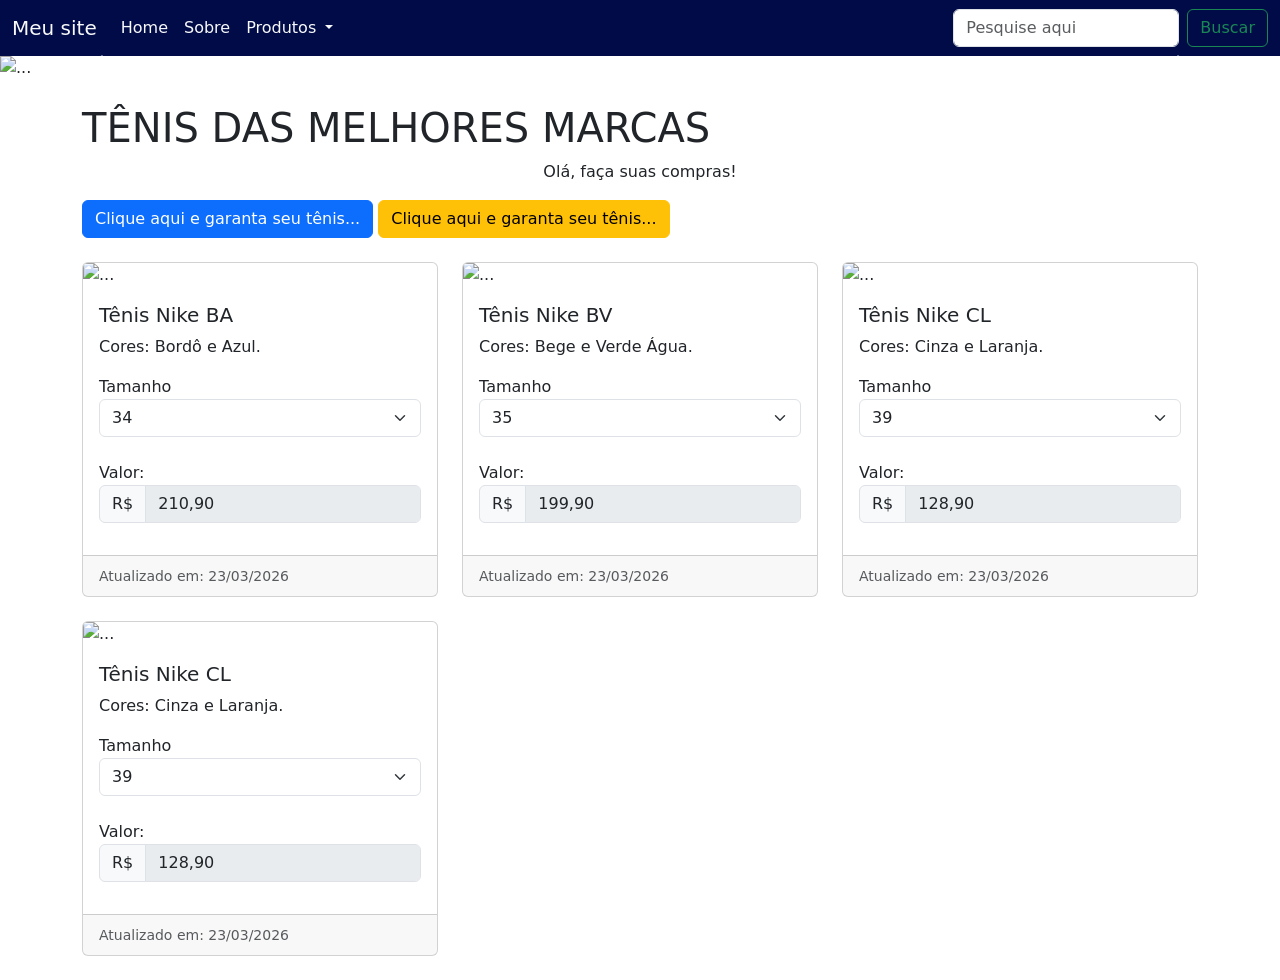
==== index.html @ 3cc96378 "primeiro comite" ====
<!DOCTYPE html>
<html lang="pt-br">

<head>
    <meta charset="UTF-8">
    <meta name="viewport" content="width=device-width, initial-scale=1.0">
    <title>Meu site</title>
    <link rel="stylesheet" href="style.css">

    <link href="https://cdn.jsdelivr.net/npm/bootstrap@5.3.8/dist/css/bootstrap.min.css" rel="stylesheet"
        integrity="sha384-sRIl4kxILFvY47J16cr9ZwB07vP4J8+LH7qKQnuqkuIAvNWLzeN8tE5YBujZqJLB" crossorigin="anonymous">

</head>

<body class="cordofundo">
    <nav class="navbar navbar-expand-lg text-light" style="background-color: rgb(0, 11, 72);">
        <div class="container-fluid">
            <a class="navbar-brand text-light" href="#">Meu site</a>
            <button class="navbar-toggler" type="button" data-bs-toggle="collapse"
                data-bs-target="#navbarSupportedContent" aria-controls="navbarSupportedContent" aria-expanded="false"
                aria-label="Toggle navigation">
                <span class="navbar-toggler-icon"></span>
            </button>
            <div class="collapse navbar-collapse" id="navbarSupportedContent">
                <ul class="navbar-nav me-auto mb-2 mb-lg-0">
                    <li class="nav-item">
                        <a class="nav-link active text-light" aria-current="page" href="#">Home</a>
                    </li>
                    <li class="nav-item">
                        <a class="nav-link text-light" href="#">Sobre</a>
                    </li>
                    <li class="nav-item dropdown">
                        <a class="nav-link dropdown-toggle text-light" href="#" role="button" data-bs-toggle="dropdown"
                            aria-expanded="false">
                            Produtos
                        </a>
                        <ul class="dropdown-menu">
                            <li><a class="dropdown-item" href="#">Celulares</a></li>
                            <li><a class="dropdown-item" href="#">Notebooks</a></li>
                            <li>
                                <hr class="dropdown-divider">
                            </li>
                            <li><a class="dropdown-item" href="#">Saiba mais</a></li>
                        </ul>
                    </li>
                </ul>
                <form class="d-flex" role="search">
                    <input class="form-control me-2" type="search" placeholder="Pesquise aqui" aria-label="Search" />
                    <button class="btn btn-outline-success" type="submit">Buscar</button>
                </form>
            </div>
        </div>
    </nav>
    <div id="carouselExample" class="carousel slide">
        <div class="carousel-inner">
            <div class="carousel-item active">
                <img src="/imagens/tenis1/primeira_imagem.png" class="d-block w-100" alt="...">
            </div>
            <div class="carousel-item">
                <img src="/imagens/segunda_imagem.png" class="d-block w-100" alt="...">
            </div>
            <div class="carousel-item">
                <img src="/imagens/terceira_imagem.png" class="d-block w-100" alt="...">
            </div>
        </div>
        <button class="carousel-control-prev" type="button" data-bs-target="#carouselExample" data-bs-slide="prev">
            <span class="carousel-control-prev-icon" aria-hidden="true"></span>
            <span class="visually-hidden">Previous</span>
        </button>
        <button class="carousel-control-next" type="button" data-bs-target="#carouselExample" data-bs-slide="next">
            <span class="carousel-control-next-icon" aria-hidden="true"></span>
            <span class="visually-hidden">Next</span>
        </button>
    </div>

    <br>

    <div class="container">
        <h1>TÊNIS DAS MELHORES MARCAS</h1>
        <p class="text-center">Olá, faça suas compras!</p>

        <a href="" class="btn btn-primary">Clique aqui e garanta seu tênis...</a>
        <button class="btn btn-warning" type="submit">Clique aqui e garanta seu tênis...</button>

        <br>
        <br>

        <div class="row row-cols-1 row-cols-md-3 g-4">
            <div class="col">
                <div class="card h-100">
                    <img src="/imagens/tenis1/primeira_imagem.png" class="card-img-top" alt="...">
                    <div class="card-body">
                        <h5 class="card-title">Tênis Nike BA</h5>
                        <p class="card-text">Cores: Bordô e Azul.</p>
                        <label for="" class="card-text">Tamanho</label>
                        <select class="form-select">
                            <option value="">34</option>
                            <option value="">35</option>
                            <option value="">36</option>
                            <option value="">37</option>
                        </select>
                        <br>
                        <label for="" class="">Valor: </label>
                        <div class="input-group mb-3">
                            <span class="input-group-text">R$</span>
                            <input type="text" class="form-control" value="210,90" disabled>
                        </div>
                    </div>
                    <div class="card-footer">
                        <small class="text-body-secondary">Atualizado em: 23/03/2026</small>
                    </div>
                </div>
            </div>
            <div class="col">
                <div class="card h-100">
                    <img src="/imagens/segunda_imagem.png" class="card-img-top" alt="...">
                    <div class="card-body">
                        <h5 class="card-title">Tênis Nike BV</h5>
                        <p class="card-text">Cores: Bege e Verde Água.</p>
                        <label for="" class="card-text">Tamanho</label>
                        <select class="form-select">
                            <option value="35">35</option>
                            <option value="">36</option>
                            <option value="">37</option>
                            <option value="">38</option>
                        </select>
                        <br>
                        <label for="" class="">Valor: </label>
                        <div class="input-group mb-3">
                            <span class="input-group-text">R$</span>
                            <input type="text" class="form-control" value="199,90" disabled>
                        </div>

                    </div>
                    <div class="card-footer">
                        <small class="text-body-secondary">Atualizado em: 23/03/2026</small>
                    </div>
                </div>
            </div>
            <div class="col">
                <div class="card h-100">
                    <img src="/imagens/terceira_imagem.png" class="card-img-top" alt="...">
                    <div class="card-body">
                        <h5 class="card-title">Tênis Nike CL</h5>
                        <p class="card-text">Cores: Cinza e Laranja.</p>
                        <label for="" class="card-text">Tamanho</label>
                        <select class="form-select">
                            <option value="">39</option>
                            <option value="">40</option>
                            <option value="">41</option>
                            <option value="">42</option>
                        </select>
                        <br>
                        <label for="" class="">Valor: </label>
                        <div class="input-group mb-3">
                            <span class="input-group-text">R$</span>
                            <input type="text" class="form-control" value="128,90" disabled>
                        </div>
                    </div>
                    <div class="card-footer">
                        <small class="text-body-secondary">Atualizado em: 23/03/2026</small>
                    </div>
                </div>
            </div>
            <div class="col">
                <div class="card h-100">
                    <img src="/imagens/terceira_imagem.png" class="card-img-top" alt="...">
                    <div class="card-body">
                        <h5 class="card-title">Tênis Nike CL</h5>
                        <p class="card-text">Cores: Cinza e Laranja.</p>
                        <label for="" class="card-text">Tamanho</label>
                        <select class="form-select">
                            <option value="">39</option>
                            <option value="">40</option>
                            <option value="">41</option>
                            <option value="">42</option>
                        </select>
                        <br>
                        <label for="" class="">Valor: </label>
                        <div class="input-group mb-3">
                            <span class="input-group-text">R$</span>
                            <input type="text" class="form-control" value="128,90" disabled>
                        </div>
                    </div>
                    <div class="card-footer">
                        <small class="text-body-secondary">Atualizado em: 23/03/2026</small>
                    </div>
                </div>
            </div>
        </div>
        <br>
    </div>

</body>
<script src="https://cdn.jsdelivr.net/npm/bootstrap@5.3.8/dist/js/bootstrap.bundle.min.js"
    integrity="sha384-FKyoEForCGlyvwx9Hj09JcYn3nv7wiPVlz7YYwJrWVcXK/BmnVDxM+D2scQbITxI"
    crossorigin="anonymous"></script>

</html>
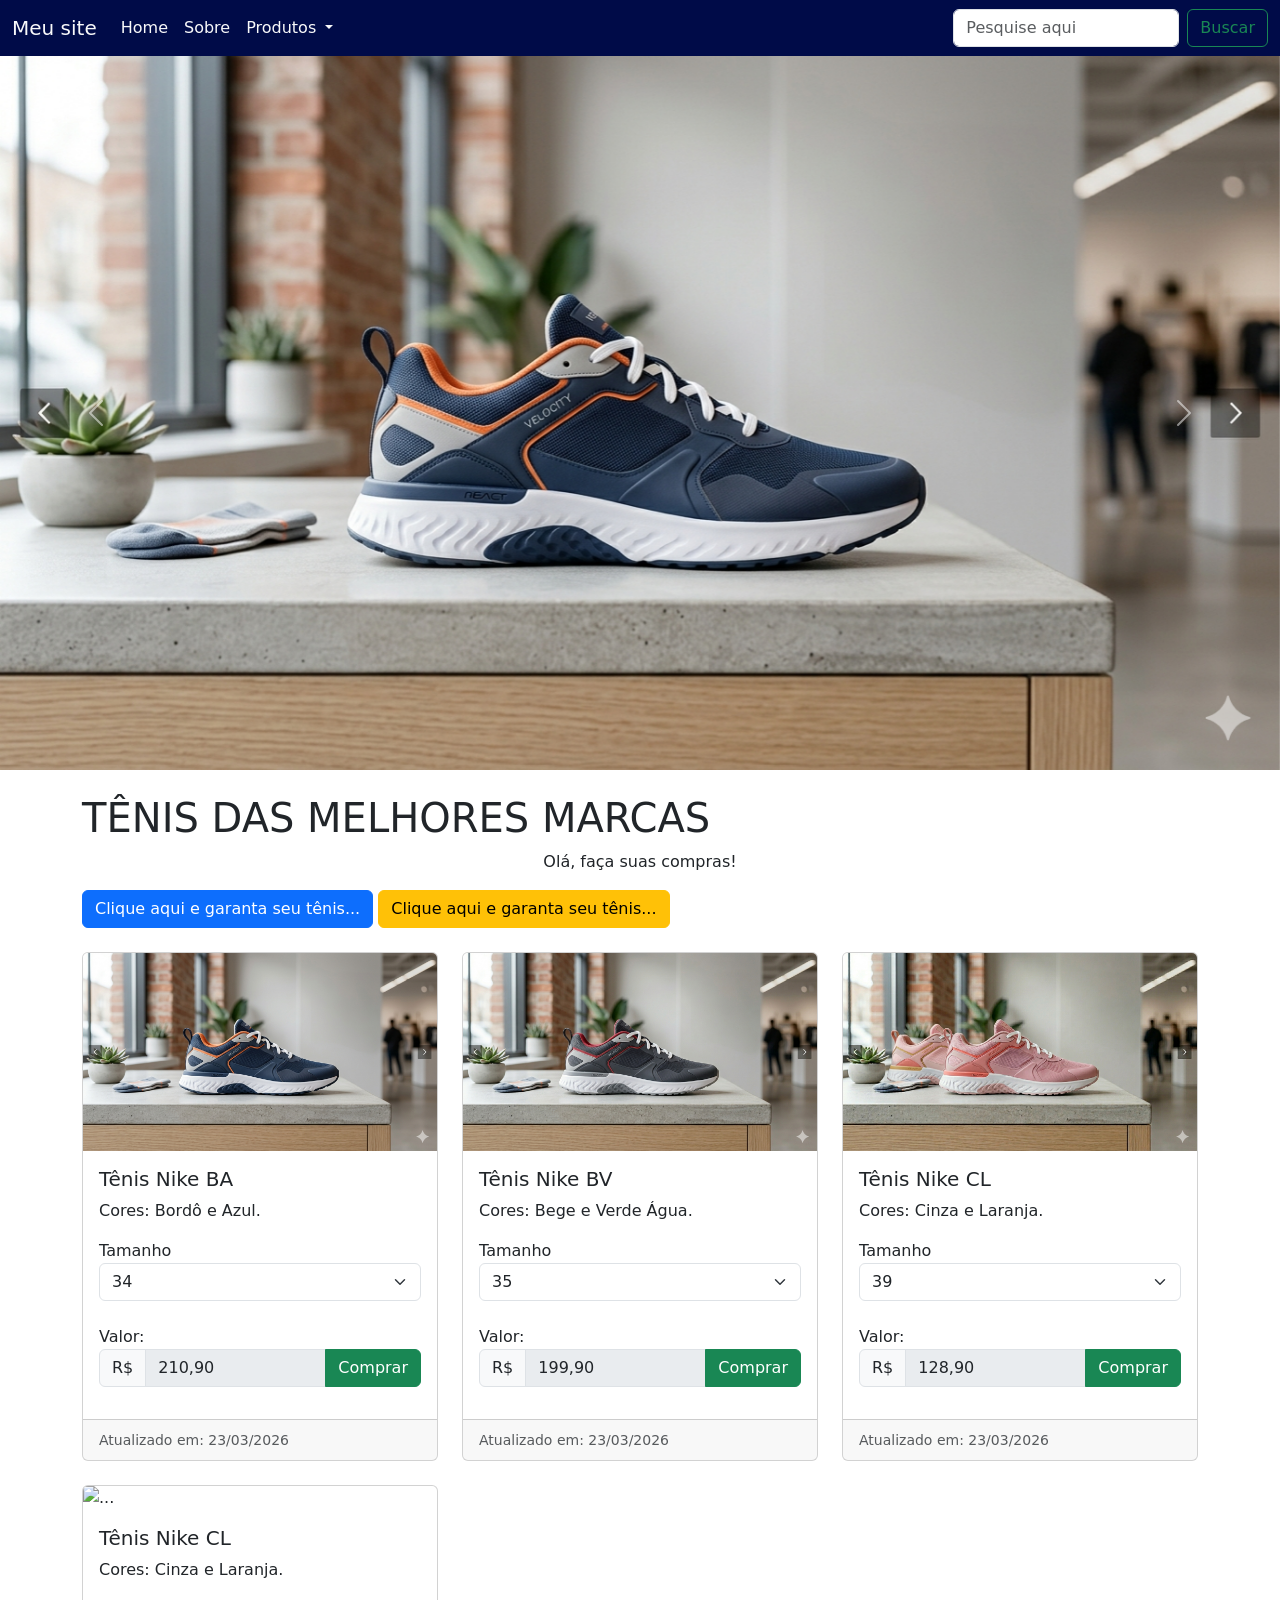
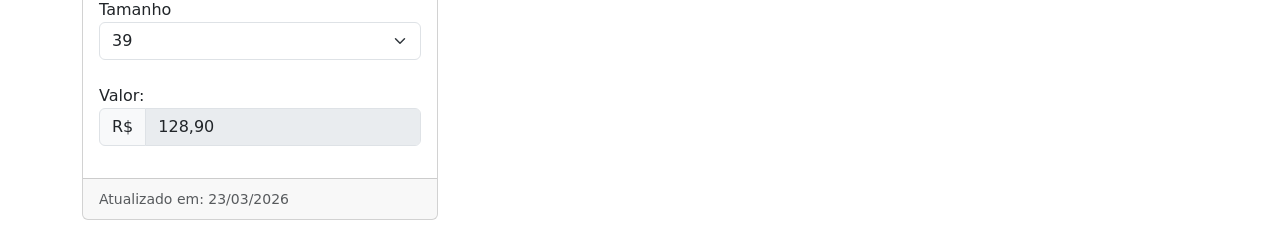
==== commit a3a3410b: "criando arquivo dos tenis 2 e 3" ====
--- a/index.html
+++ b/index.html
@@ -54,13 +54,13 @@
     <div id="carouselExample" class="carousel slide">
         <div class="carousel-inner">
             <div class="carousel-item active">
-                <img src="/imagens/tenis1/primeira_imagem.png" class="d-block w-100" alt="...">
+                <img src="/imagens/tenis1/imagem_principal.png" class="d-block w-100" alt="...">
             </div>
             <div class="carousel-item">
-                <img src="/imagens/segunda_imagem.png" class="d-block w-100" alt="...">
+                <img src="/imagens/tenis2/imagem_principal.png" class="d-block w-100" alt="...">
             </div>
             <div class="carousel-item">
-                <img src="/imagens/terceira_imagem.png" class="d-block w-100" alt="...">
+                <img src="/imagens/tenis3/imagem_principal.png" class="d-block w-100" alt="...">
             </div>
         </div>
         <button class="carousel-control-prev" type="button" data-bs-target="#carouselExample" data-bs-slide="prev">
@@ -88,7 +88,7 @@
         <div class="row row-cols-1 row-cols-md-3 g-4">
             <div class="col">
                 <div class="card h-100">
-                    <img src="/imagens/tenis1/primeira_imagem.png" class="card-img-top" alt="...">
+                    <img src="/imagens/tenis1/imagem_principal.png" class="card-img-top" alt="...">
                     <div class="card-body">
                         <h5 class="card-title">Tênis Nike BA</h5>
                         <p class="card-text">Cores: Bordô e Azul.</p>
@@ -104,16 +104,17 @@
                         <div class="input-group mb-3">
                             <span class="input-group-text">R$</span>
                             <input type="text" class="form-control" value="210,90" disabled>
-                        </div>
-                    </div>
-                    <div class="card-footer">
-                        <small class="text-body-secondary">Atualizado em: 23/03/2026</small>
-                    </div>
-                </div>
-            </div>
-            <div class="col">
-                <div class="card h-100">
-                    <img src="/imagens/segunda_imagem.png" class="card-img-top" alt="...">
+                            <a href="tenis1.html" class="btn btn-success">Comprar</a>
+                        </div>
+                    </div>
+                    <div class="card-footer">
+                        <small class="text-body-secondary">Atualizado em: 23/03/2026</small>
+                    </div>
+                </div>
+            </div>
+            <div class="col">
+                <div class="card h-100">
+                    <img src="/imagens/tenis2/imagem_principal.png" class="card-img-top" alt="...">
                     <div class="card-body">
                         <h5 class="card-title">Tênis Nike BV</h5>
                         <p class="card-text">Cores: Bege e Verde Água.</p>
@@ -129,17 +130,18 @@
                         <div class="input-group mb-3">
                             <span class="input-group-text">R$</span>
                             <input type="text" class="form-control" value="199,90" disabled>
-                        </div>
-
-                    </div>
-                    <div class="card-footer">
-                        <small class="text-body-secondary">Atualizado em: 23/03/2026</small>
-                    </div>
-                </div>
-            </div>
-            <div class="col">
-                <div class="card h-100">
-                    <img src="/imagens/terceira_imagem.png" class="card-img-top" alt="...">
+                               <a href="tenis2.html" class="btn btn-success">Comprar</a>
+                        </div>
+
+                    </div>
+                    <div class="card-footer">
+                        <small class="text-body-secondary">Atualizado em: 23/03/2026</small>
+                    </div>
+                </div>
+            </div>
+            <div class="col">
+                <div class="card h-100">
+                    <img src="/imagens/tenis3/imagem_principal.png" class="card-img-top" alt="...">
                     <div class="card-body">
                         <h5 class="card-title">Tênis Nike CL</h5>
                         <p class="card-text">Cores: Cinza e Laranja.</p>
@@ -155,6 +157,7 @@
                         <div class="input-group mb-3">
                             <span class="input-group-text">R$</span>
                             <input type="text" class="form-control" value="128,90" disabled>
+                               <a href="tenis3.html" class="btn btn-success">Comprar</a>
                         </div>
                     </div>
                     <div class="card-footer">
--- a/style.css
+++ b/style.css
@@ -0,0 +1,71 @@
+.magnifier-container {
+    position: relative;
+    cursor: none;
+    border-radius: 12px;
+    isolation: isolate;
+}
+
+.lupa {
+    position: absolute;
+    width: 160px;
+    height: 160px;
+    border-radius: 50%;
+    pointer-events: none;
+    background-repeat: no-repeat;
+
+    /* Borda dupla elegante */
+    border: 3px solid rgba(255, 255, 255, 0.9);
+    outline: 2px solid rgba(0, 0, 0, 0.12);
+    outline-offset: 2px;
+
+    /* Sombra refinada com halo */
+    box-shadow:
+        0 8px 32px rgba(0, 0, 0, 0.28),
+        0 2px 8px rgba(0, 0, 0, 0.18),
+        inset 0 0 0 1px rgba(255, 255, 255, 0.15),
+        inset 0 8px 20px rgba(255, 255, 255, 0.25);
+
+    /* Estado inicial */
+    opacity: 0;
+    visibility: hidden;
+    transform: scale(0.75);
+    transition: opacity 0.15s ease, transform 0.18s cubic-bezier(0.34, 1.56, 0.64, 1), visibility 0.15s ease;
+    z-index: 10;
+    will-change: transform, opacity;
+}
+
+/* Reflexo de vidro */
+.lupa::before {
+    content: "";
+    position: absolute;
+    inset: 0;
+    border-radius: 50%;
+    background: radial-gradient(
+        ellipse at 38% 30%,
+        rgba(255, 255, 255, 0.18) 0%,
+        transparent 65%
+    );
+    z-index: 9999;
+    pointer-events: none;
+}
+
+/* Brilho destacado no topo */
+.lupa::after {
+    content: "";
+    position: absolute;
+    top: 12px;
+    left: 20px;
+    width: 50px;
+    height: 18px;
+    border-radius: 999px;
+    background: linear-gradient(to right, rgba(255, 255, 255, 0.82), rgba(255, 255, 255, 0));
+    transform: rotate(-20deg);
+    z-index: 2;
+    pointer-events: none;
+}
+
+.lupa.ativa {
+    opacity: 1;
+    visibility: visible;
+    transform: scale(1);
+}
